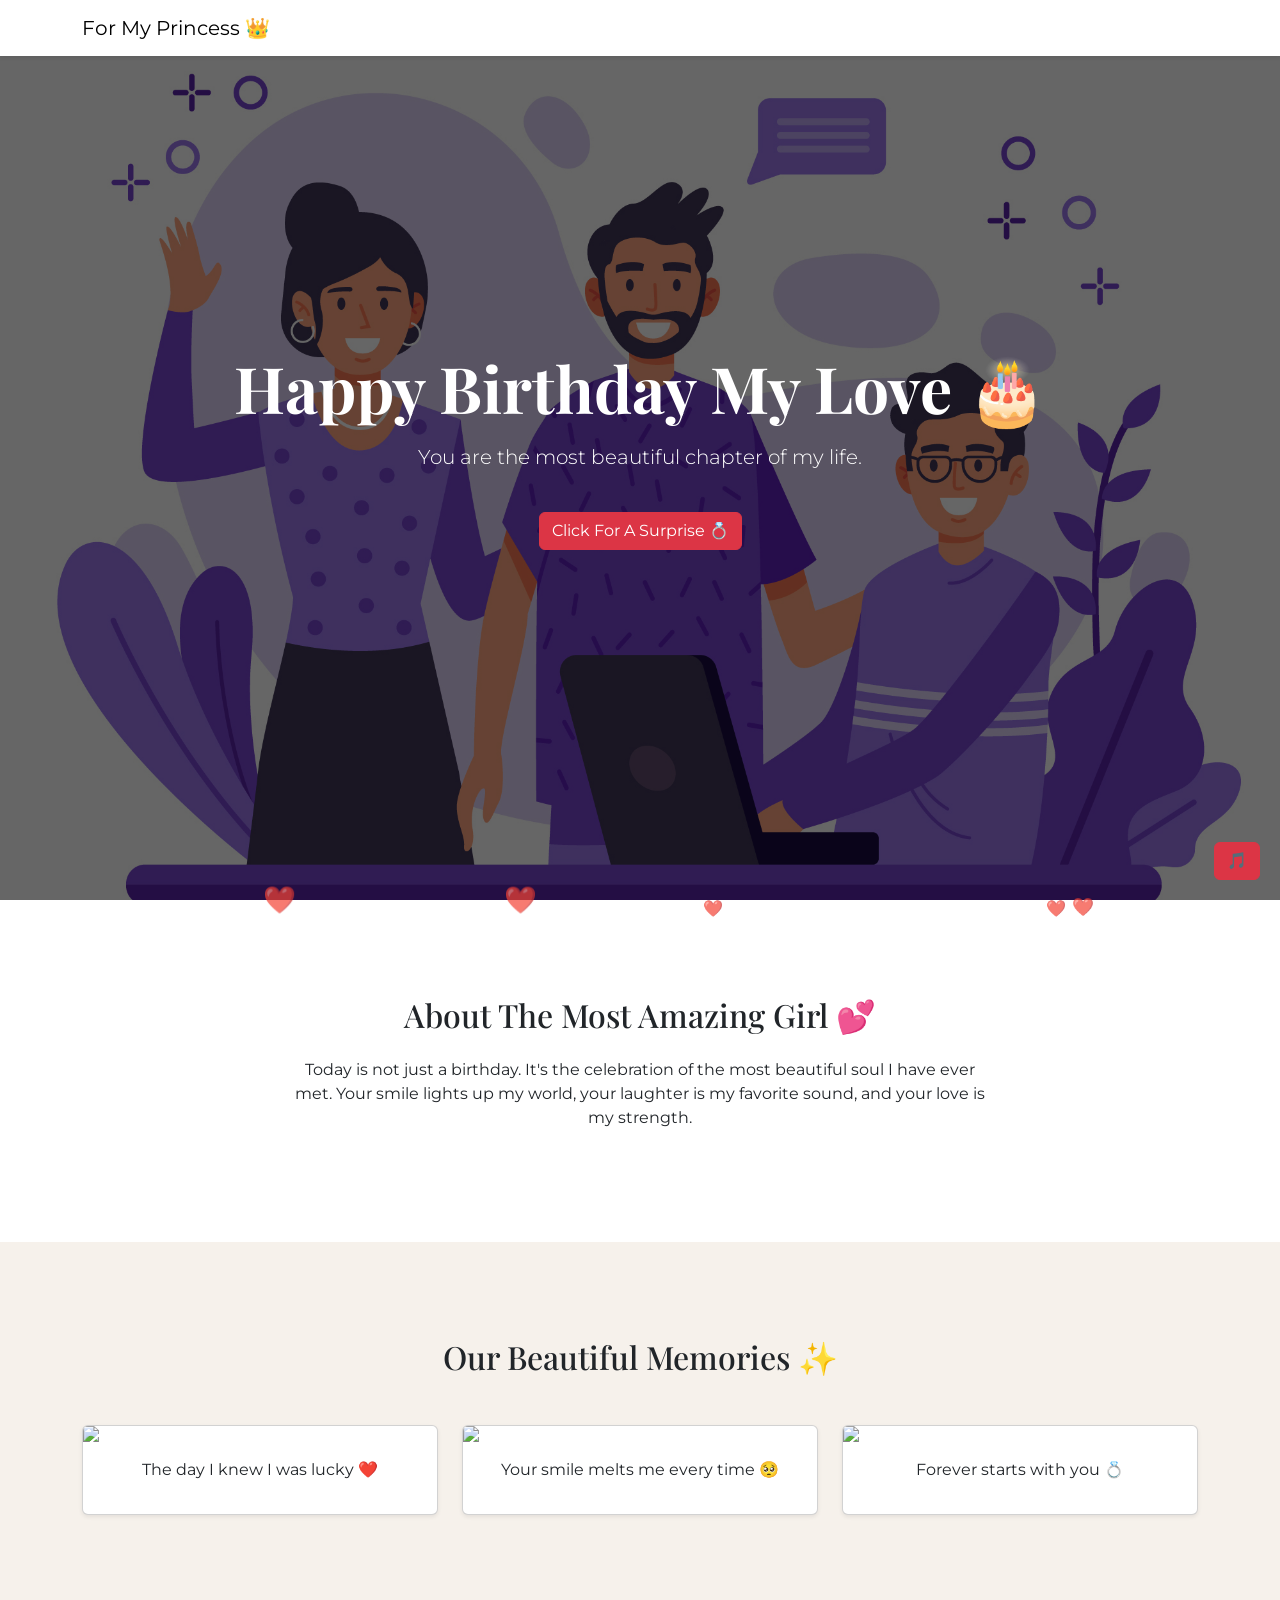
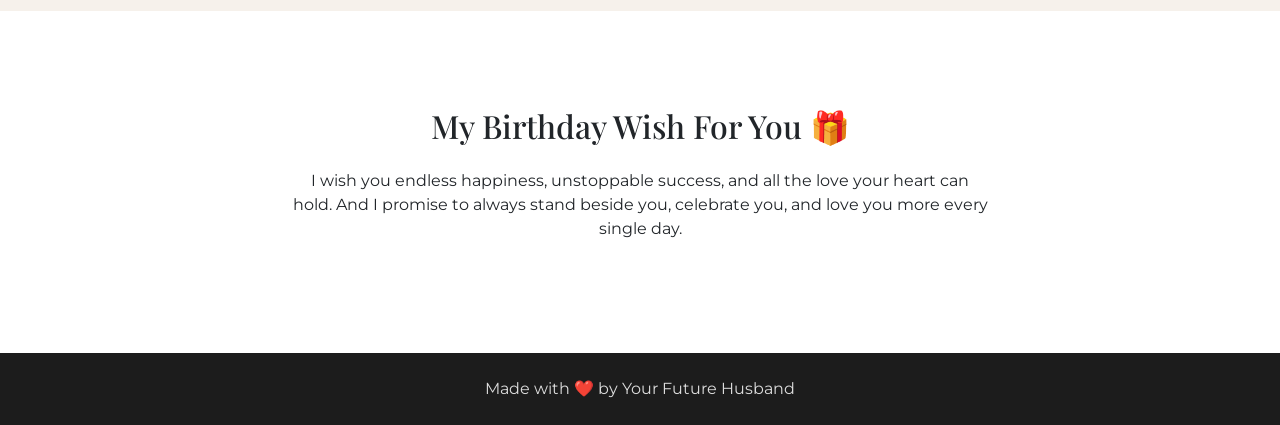
==== second.html @ d5c9feb8 "create webpage" ====
<!doctype html>
<html lang="en">
  <head>
    <meta charset="UTF-8" />
    <title>Happy Birthday My Love ❤️</title>

    <!-- Bootstrap -->
    <link
      href="https://cdn.jsdelivr.net/npm/bootstrap@5.3.2/dist/css/bootstrap.min.css"
      rel="stylesheet"
    />

    <!-- AOS Animation -->
    <link href="https://unpkg.com/aos@2.3.4/dist/aos.css" rel="stylesheet" />

    <!-- Google Fonts -->
    <link
      href="https://fonts.googleapis.com/css2?family=Playfair+Display:wght@400;600&family=Montserrat:wght@300;400;500&display=swap"
      rel="stylesheet"
    />

    <style>
      body {
        font-family: "Montserrat", sans-serif;
        background-color: #f6f1eb;
        overflow-x: hidden;
      }

      h1,
      h2 {
        font-family: "Playfair Display", serif;
      }

      /* HERO */
      .hero {
        height: 100vh;
        background: url("imgs/about.jpg") center/cover no-repeat;
        position: relative;
      }

      .hero::before {
        content: "";
        position: absolute;
        inset: 0;
        background: rgba(0, 0, 0, 0.6);
      }

      .hero-content {
        position: relative;
        z-index: 2;
      }

      /* Floating Hearts */
      .heart {
        position: fixed;
        bottom: -20px;
        color: rgba(255, 0, 100, 0.7);
        font-size: 20px;
        animation: floatUp 6s linear infinite;
      }

      @keyframes floatUp {
        0% {
          transform: translateY(0);
          opacity: 1;
        }
        100% {
          transform: translateY(-100vh);
          opacity: 0;
        }
      }

      footer {
        background: #1c1c1c;
        color: #ddd;
      }

      .music-btn {
        position: fixed;
        bottom: 20px;
        right: 20px;
        z-index: 1000;
      }
    </style>
  </head>
  <body>
    <!-- NAVBAR -->
    <nav
      class="navbar navbar-expand-lg navbar-light bg-white fixed-top shadow-sm"
    >
      <div class="container">
        <a class="navbar-brand" href="#">For My Princess 👑</a>
      </div>
    </nav>

    <!-- HERO -->
    <section
      class="hero d-flex align-items-center justify-content-center text-center text-white"
    >
      <div class="hero-content container">
        <h1 class="display-3 fw-bold mb-3" data-aos="fade-up">
          Happy Birthday My Love 🎂
        </h1>
        <p class="lead" data-aos="fade-up" data-aos-delay="300">
          You are the most beautiful chapter of my life.
        </p>
        <button
          class="btn btn-danger mt-4"
          data-bs-toggle="modal"
          data-bs-target="#proposalModal"
          data-aos="zoom-in"
          data-aos-delay="600"
        >
          Click For A Surprise 💍
        </button>
      </div>
    </section>

    <!-- ABOUT -->
    <section class="py-5 bg-white">
      <div class="container text-center py-5">
        <h2 data-aos="fade-right">About The Most Amazing Girl 💕</h2>
        <p class="mx-auto mt-4" style="max-width: 700px" data-aos="fade-left">
          Today is not just a birthday. It's the celebration of the most
          beautiful soul I have ever met. Your smile lights up my world, your
          laughter is my favorite sound, and your love is my strength.
        </p>
      </div>
    </section>

    <!-- MEMORIES -->
    <section class="py-5">
      <div class="container text-center py-5">
        <h2 class="mb-5" data-aos="fade-up">Our Beautiful Memories ✨</h2>

        <div class="row g-4">
          <div class="col-md-4" data-aos="zoom-in">
            <div class="card shadow-sm">
              <img src="images/pic1.jpg" class="card-img-top" />
              <div class="card-body">
                <p>The day I knew I was lucky ❤️</p>
              </div>
            </div>
          </div>

          <div class="col-md-4" data-aos="zoom-in" data-aos-delay="200">
            <div class="card shadow-sm">
              <img src="images/pic2.jpg" class="card-img-top" />
              <div class="card-body">
                <p>Your smile melts me every time 🥺</p>
              </div>
            </div>
          </div>

          <div class="col-md-4" data-aos="zoom-in" data-aos-delay="400">
            <div class="card shadow-sm">
              <img src="images/pic3.jpg" class="card-img-top" />
              <div class="card-body">
                <p>Forever starts with you 💍</p>
              </div>
            </div>
          </div>
        </div>
      </div>
    </section>

    <!-- MESSAGE -->
    <section class="py-5 bg-white text-center">
      <div class="container py-5">
        <h2 data-aos="fade-up">My Birthday Wish For You 🎁</h2>
        <p
          class="mx-auto mt-4"
          style="max-width: 700px"
          data-aos="fade-up"
          data-aos-delay="300"
        >
          I wish you endless happiness, unstoppable success, and all the love
          your heart can hold. And I promise to always stand beside you,
          celebrate you, and love you more every single day.
        </p>
      </div>
    </section>

    <!-- PROPOSAL MODAL -->
    <div class="modal fade" id="proposalModal">
      <div class="modal-dialog modal-dialog-centered">
        <div class="modal-content text-center p-4">
          <h3 class="mb-3">Will You Stay With Me Forever? 💍❤️</h3>
          <p>You are my today, my tomorrow, and my always.</p>
          <button class="btn btn-danger mt-3" data-bs-dismiss="modal">
            Yes, Always ❤️
          </button>
        </div>
      </div>
    </div>

    <!-- FOOTER -->
    <footer class="py-4 text-center">
      Made with ❤️ by Your Future Husband
    </footer>

    <!-- MUSIC BUTTON -->
    <button class="btn btn-danger music-btn" onclick="toggleMusic()">🎵</button>

    <audio id="bgMusic" loop>
      <source src="music.mp3" type="audio/mpeg" />
    </audio>

    <!-- Floating Hearts Script -->
    <script>
      setInterval(() => {
        const heart = document.createElement("div");
        heart.classList.add("heart");
        heart.innerHTML = "❤️";
        heart.style.left = Math.random() * 100 + "vw";
        heart.style.fontSize = Math.random() * 20 + 15 + "px";
        document.body.appendChild(heart);

        setTimeout(() => heart.remove(), 6000);
      }, 500);

      function toggleMusic() {
        const music = document.getElementById("bgMusic");
        if (music.paused) {
          music.play();
        } else {
          music.pause();
        }
      }
    </script>

    <!-- Bootstrap + AOS JS -->
    <script src="https://cdn.jsdelivr.net/npm/bootstrap@5.3.2/dist/js/bootstrap.bundle.min.js"></script>
    <script src="https://unpkg.com/aos@2.3.4/dist/aos.js"></script>
    <script>
      AOS.init({
        duration: 1200,
      });
    </script>
  </body>
</html>
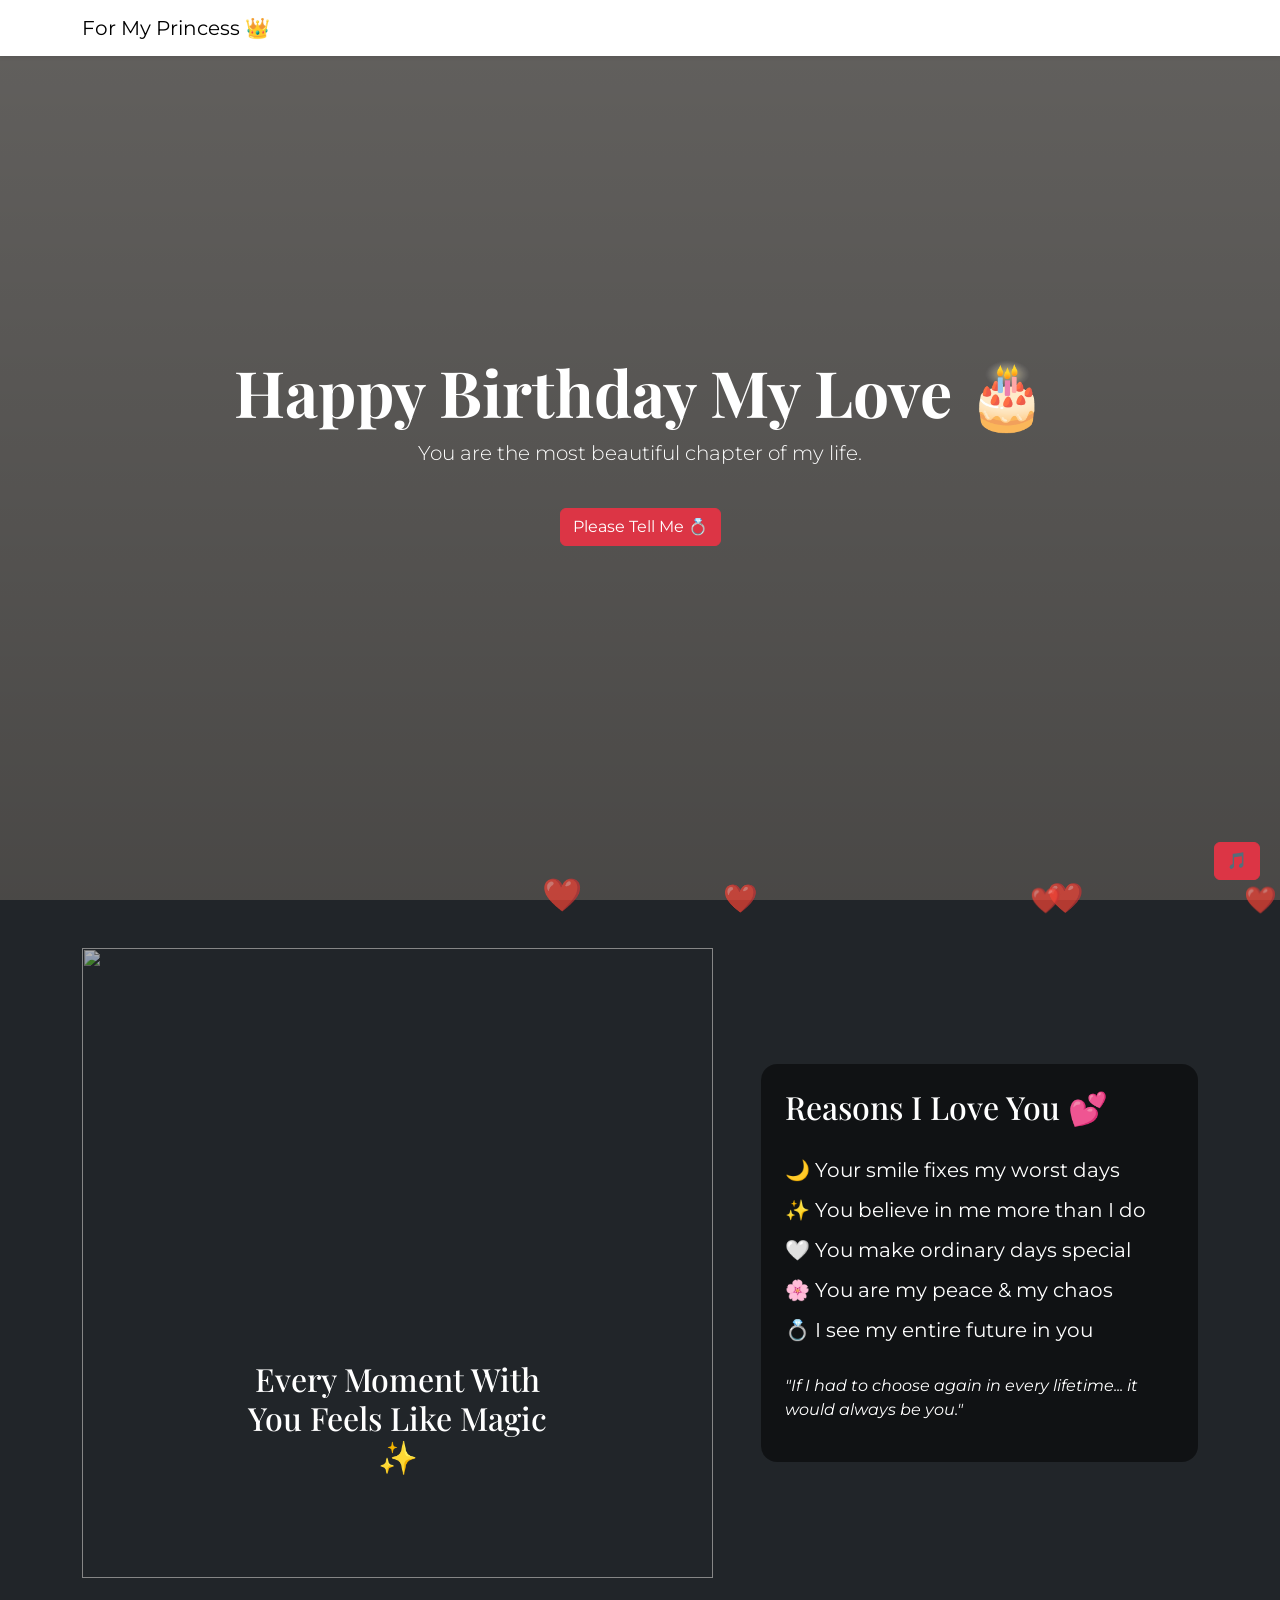
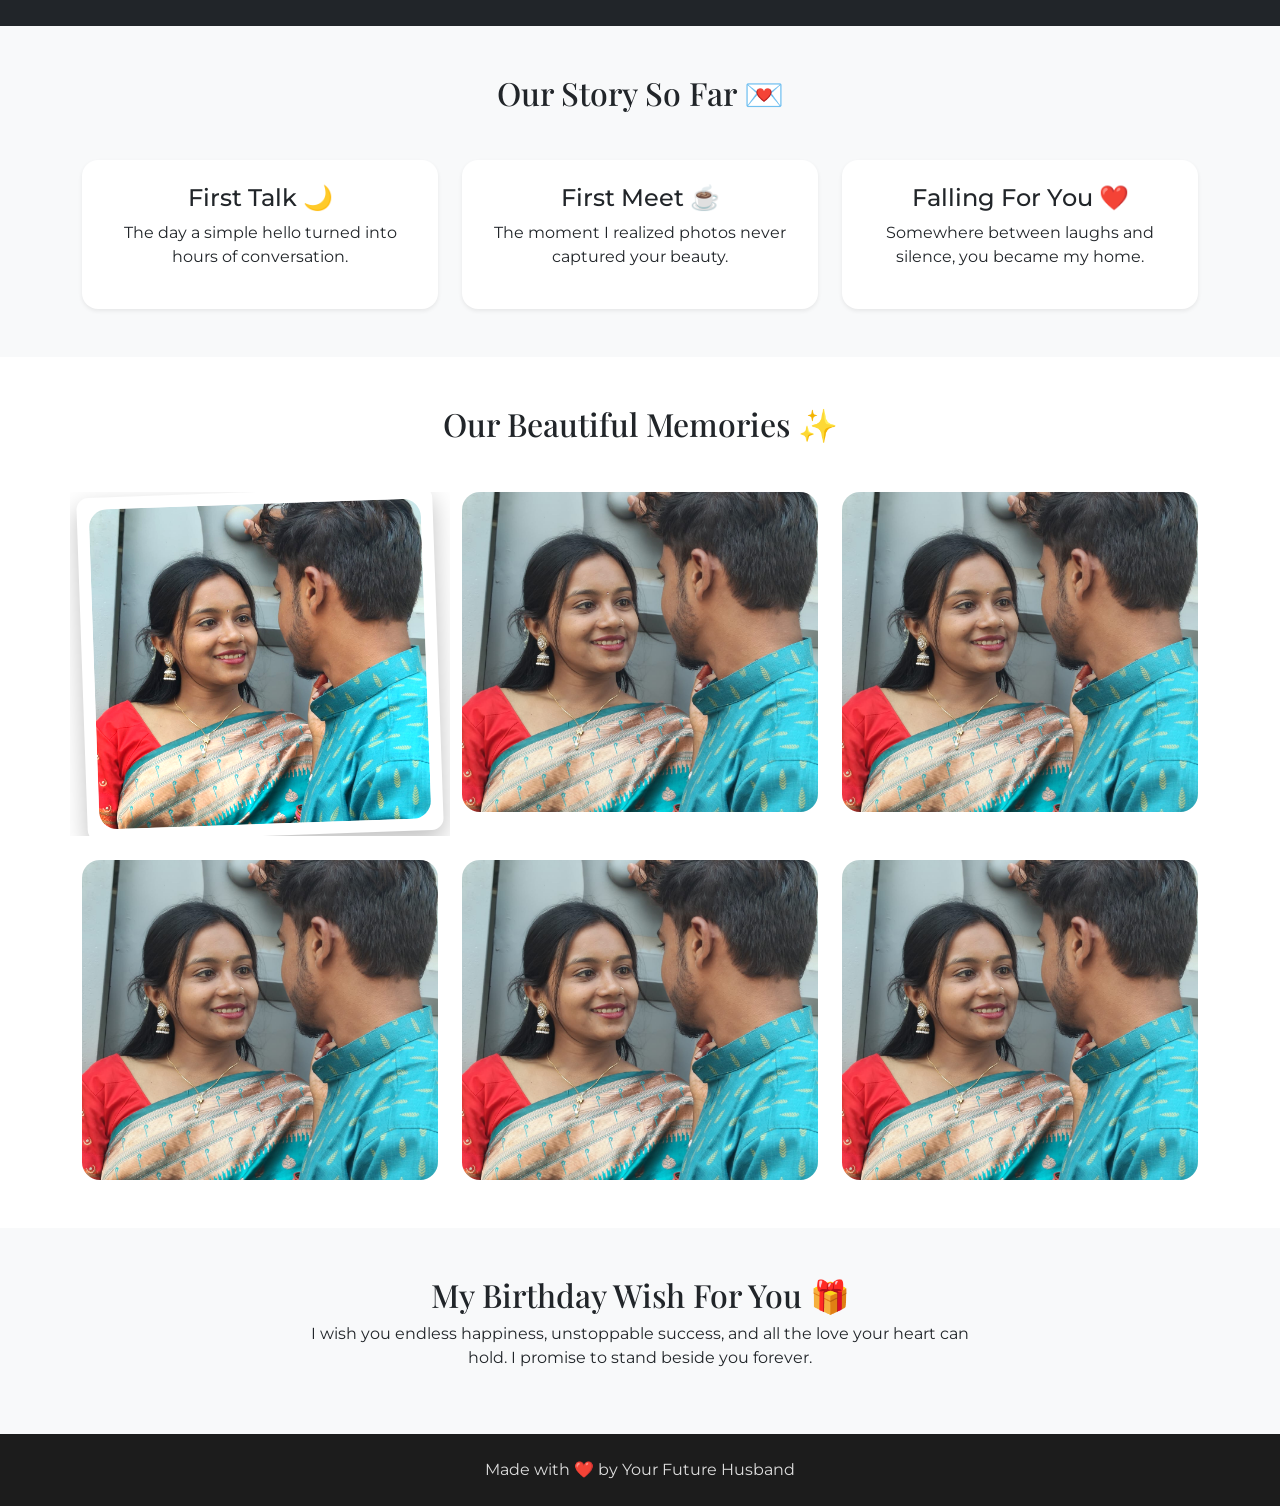
==== commit b0434aeb: "update project files" ====
--- a/second.html
+++ b/second.html
@@ -2,18 +2,18 @@
 <html lang="en">
   <head>
     <meta charset="UTF-8" />
+    <meta name="viewport" content="width=device-width, initial-scale=1.0" />
     <title>Happy Birthday My Love ❤️</title>
 
-    <!-- Bootstrap -->
     <link
       href="https://cdn.jsdelivr.net/npm/bootstrap@5.3.2/dist/css/bootstrap.min.css"
       rel="stylesheet"
     />
-
-    <!-- AOS Animation -->
     <link href="https://unpkg.com/aos@2.3.4/dist/aos.css" rel="stylesheet" />
-
-    <!-- Google Fonts -->
+    <link
+      href="https://cdn.jsdelivr.net/npm/swiper@11/swiper-bundle.min.css"
+      rel="stylesheet"
+    />
     <link
       href="https://fonts.googleapis.com/css2?family=Playfair+Display:wght@400;600&family=Montserrat:wght@300;400;500&display=swap"
       rel="stylesheet"
@@ -21,11 +21,10 @@
 
     <style>
       body {
-        font-family: "Montserrat", sans-serif;
-        background-color: #f6f1eb;
+        font-family: Montserrat, sans-serif;
+        background: #f6f1eb;
         overflow-x: hidden;
       }
-
       h1,
       h2 {
         font-family: "Playfair Display", serif;
@@ -34,31 +33,94 @@
       /* HERO */
       .hero {
         height: 100vh;
-        background: url("imgs/about.jpg") center/cover no-repeat;
+        background:
+          linear-gradient(rgba(0, 0, 0, 0.6), rgba(0, 0, 0, 0.7)),
+          url("https://images.unsplash.com/photo-1516589178581-6cd7833ae3b2?q=80&w=1974&auto=format&fit=crop")
+            center/cover no-repeat;
+        color: #fff;
+      }
+
+      /* SLIDER */
+      .swiper {
+        width: 100%;
+        height: 70vh;
+      }
+      .slide-img {
+        height: 70vh;
+        object-fit: cover;
+        width: 100%;
+        filter: brightness(0.7);
+      }
+      .slide-caption {
+        position: absolute;
+        bottom: 15%;
+        left: 50%;
+        transform: translateX(-50%);
+        color: white;
+        text-align: center;
+      }
+
+      /* GALLERY */
+      .gallery img {
+        width: 100%;
+        height: 320px;
+        object-fit: cover;
+        border-radius: 18px;
+        transition: 0.4s;
+      }
+
+      /* PHOTO STYLES */
+      .photo-polaroid {
+        background: white;
+        padding: 12px;
+        border-radius: 12px;
+        box-shadow: 0 10px 25px rgba(0, 0, 0, 0.25);
+      }
+      .photo-tilt {
+        transform: rotate(-2deg);
+        transition: 0.4s;
+      }
+      .photo-tilt:hover {
+        transform: rotate(0deg) scale(1.05);
+      }
+      .photo-heart {
+        clip-path: path(
+          "M50 15 C35 -5,0 10,25 45 C40 65,50 75,50 75 C50 75,60 65,75 45 C100 10,65 -5,50 15 Z"
+        );
+      }
+      .photo-soft {
+        filter: brightness(1.05) contrast(1.05) saturate(1.1);
+      }
+      .gallery .item {
         position: relative;
-      }
-
-      .hero::before {
-        content: "";
+        overflow: hidden;
+      }
+      .gallery .overlay {
         position: absolute;
         inset: 0;
-        background: rgba(0, 0, 0, 0.6);
-      }
-
-      .hero-content {
-        position: relative;
-        z-index: 2;
-      }
-
-      /* Floating Hearts */
+        background: linear-gradient(transparent, rgba(0, 0, 0, 0.7));
+        opacity: 0;
+        transition: 0.4s;
+        color: white;
+        display: flex;
+        align-items: end;
+        padding: 20px;
+        font-size: 18px;
+      }
+      .gallery .item:hover img {
+        transform: scale(1.08);
+      }
+      .gallery .item:hover .overlay {
+        opacity: 1;
+      }
+
+      /* HEARTS */
       .heart {
         position: fixed;
         bottom: -20px;
         color: rgba(255, 0, 100, 0.7);
-        font-size: 20px;
         animation: floatUp 6s linear infinite;
       }
-
       @keyframes floatUp {
         0% {
           transform: translateY(0);
@@ -74,7 +136,6 @@
         background: #1c1c1c;
         color: #ddd;
       }
-
       .music-btn {
         position: fixed;
         bottom: 20px;
@@ -84,109 +145,164 @@
     </style>
   </head>
   <body>
-    <!-- NAVBAR -->
-    <nav
-      class="navbar navbar-expand-lg navbar-light bg-white fixed-top shadow-sm"
+    <nav class="navbar navbar-light bg-white shadow-sm fixed-top">
+      <div class="container">
+        <a class="navbar-brand">For My Princess 👑</a>
+      </div>
+    </nav>
+
+    <section
+      class="hero d-flex align-items-center justify-content-center text-center"
     >
-      <div class="container">
-        <a class="navbar-brand" href="#">For My Princess 👑</a>
-      </div>
-    </nav>
-
-    <!-- HERO -->
-    <section
-      class="hero d-flex align-items-center justify-content-center text-center text-white"
-    >
-      <div class="hero-content container">
-        <h1 class="display-3 fw-bold mb-3" data-aos="fade-up">
-          Happy Birthday My Love 🎂
-        </h1>
-        <p class="lead" data-aos="fade-up" data-aos-delay="300">
-          You are the most beautiful chapter of my life.
-        </p>
+      <div class="container" data-aos="zoom-in">
+        <h1 class="display-3 fw-bold">Happy Birthday My Love 🎂</h1>
+        <p class="lead">You are the most beautiful chapter of my life.</p>
         <button
           class="btn btn-danger mt-4"
           data-bs-toggle="modal"
           data-bs-target="#proposalModal"
-          data-aos="zoom-in"
-          data-aos-delay="600"
         >
-          Click For A Surprise 💍
+          Please Tell Me 💍
         </button>
       </div>
     </section>
 
-    <!-- ABOUT -->
-    <section class="py-5 bg-white">
-      <div class="container text-center py-5">
-        <h2 data-aos="fade-right">About The Most Amazing Girl 💕</h2>
-        <p class="mx-auto mt-4" style="max-width: 700px" data-aos="fade-left">
-          Today is not just a birthday. It's the celebration of the most
-          beautiful soul I have ever met. Your smile lights up my world, your
-          laughter is my favorite sound, and your love is my strength.
+    <!-- ROMANTIC SPLIT SECTION -->
+    <section class="py-5 bg-dark text-white">
+      <div class="container">
+        <div class="row align-items-center g-5">
+          <div class="col-lg-7">
+            <div class="swiper">
+              <div class="swiper-wrapper">
+                <div class="swiper-slide position-relative">
+                  <img
+                    src="https://images.unsplash.com/photo-1492724441997-5dc865305da7?q=80&w=1974&auto=format&fit=crop"
+                    class="slide-img"
+                  />
+                  <div class="slide-caption">
+                    <h2>Every Moment With You Feels Like Magic ✨</h2>
+                  </div>
+                </div>
+                <div class="swiper-slide position-relative">
+                  <img
+                    src="https://images.unsplash.com/photo-1500530855697-b586d89ba3ee?q=80&w=1974&auto=format&fit=crop"
+                    class="slide-img"
+                  />
+                  <div class="slide-caption">
+                    <h2>You Are My Favorite Place ❤️</h2>
+                  </div>
+                </div>
+                <div class="swiper-slide position-relative">
+                  <img
+                    src="https://images.unsplash.com/photo-1518199266791-5375a83190b7?q=80&w=1974&auto=format&fit=crop"
+                    class="slide-img"
+                  />
+                  <div class="slide-caption">
+                    <h2>Forever Starts With You 💍</h2>
+                  </div>
+                </div>
+              </div>
+            </div>
+          </div>
+          <div class="col-lg-5">
+            <div
+              class="p-4 bg-black bg-opacity-50 rounded-4"
+              data-aos="fade-left"
+            >
+              <h2 class="mb-4">Reasons I Love You 💕</h2>
+              <ul class="list-unstyled fs-5 lh-lg">
+                <li>🌙 Your smile fixes my worst days</li>
+                <li>✨ You believe in me more than I do</li>
+                <li>🤍 You make ordinary days special</li>
+                <li>🌸 You are my peace & my chaos</li>
+                <li>💍 I see my entire future in you</li>
+              </ul>
+              <p class="mt-4 fst-italic">
+                "If I had to choose again in every lifetime... it would always
+                be you."
+              </p>
+            </div>
+          </div>
+        </div>
+      </div>
+    </section>
+
+    <!-- LOVE STORY TIMELINE -->
+    <section class="py-5 bg-light">
+      <div class="container text-center">
+        <h2 class="mb-5" data-aos="fade-up">Our Story So Far 💌</h2>
+        <div class="row g-4">
+          <div class="col-md-4" data-aos="fade-right">
+            <div class="p-4 bg-white rounded-4 shadow-sm h-100">
+              <h4>First Talk 🌙</h4>
+              <p>The day a simple hello turned into hours of conversation.</p>
+            </div>
+          </div>
+          <div class="col-md-4" data-aos="fade-up">
+            <div class="p-4 bg-white rounded-4 shadow-sm h-100">
+              <h4>First Meet ☕</h4>
+              <p>The moment I realized photos never captured your beauty.</p>
+            </div>
+          </div>
+          <div class="col-md-4" data-aos="fade-left">
+            <div class="p-4 bg-white rounded-4 shadow-sm h-100">
+              <h4>Falling For You ❤️</h4>
+              <p>Somewhere between laughs and silence, you became my home.</p>
+            </div>
+          </div>
+        </div>
+      </div>
+    </section>
+
+    <!-- MEMORIES GALLERY -->
+    <section class="py-5 bg-white text-center">
+      <div class="container">
+        <h2 class="mb-5" data-aos="fade-up">Our Beautiful Memories ✨</h2>
+        <div class="row g-4 gallery">
+          <div class="col-md-4 item" data-aos="zoom-in">
+            <div class="photo-polaroid photo-tilt">
+              <img class="photo-soft" src="/imgs/shubhu-img.jpeg" />
+            </div>
+            <div class="overlay">The day I knew I was lucky ❤️</div>
+          </div>
+          <div class="col-md-4 item" data-aos="zoom-in">
+            <img src="/imgs/shubhu-img.jpeg" />
+            <div class="overlay">Your smile melts me 🥺</div>
+          </div>
+          <div class="col-md-4 item" data-aos="zoom-in">
+            <img src="/imgs/shubhu-img.jpeg" />
+            <div class="overlay">My forever 💍</div>
+          </div>
+          <div class="col-md-4 item" data-aos="zoom-in">
+            <img src="/imgs/shubhu-img.jpeg" />
+            <div class="overlay">My safe place 🌙</div>
+          </div>
+          <div class="col-md-4 item" data-aos="zoom-in">
+            <img src="/imgs/shubhu-img.jpeg" />
+            <div class="overlay">Every laugh matters 💕</div>
+          </div>
+          <div class="col-md-4 item" data-aos="zoom-in">
+            <img src="/imgs/shubhu-img.jpeg" />
+            <div class="overlay">Always us ✨</div>
+          </div>
+        </div>
+      </div>
+    </section>
+
+    <section class="py-5 text-center bg-light">
+      <div class="container" data-aos="fade-up">
+        <h2>My Birthday Wish For You 🎁</h2>
+        <p class="mx-auto" style="max-width: 700px">
+          I wish you endless happiness, unstoppable success, and all the love
+          your heart can hold. I promise to stand beside you forever.
         </p>
       </div>
     </section>
 
-    <!-- MEMORIES -->
-    <section class="py-5">
-      <div class="container text-center py-5">
-        <h2 class="mb-5" data-aos="fade-up">Our Beautiful Memories ✨</h2>
-
-        <div class="row g-4">
-          <div class="col-md-4" data-aos="zoom-in">
-            <div class="card shadow-sm">
-              <img src="images/pic1.jpg" class="card-img-top" />
-              <div class="card-body">
-                <p>The day I knew I was lucky ❤️</p>
-              </div>
-            </div>
-          </div>
-
-          <div class="col-md-4" data-aos="zoom-in" data-aos-delay="200">
-            <div class="card shadow-sm">
-              <img src="images/pic2.jpg" class="card-img-top" />
-              <div class="card-body">
-                <p>Your smile melts me every time 🥺</p>
-              </div>
-            </div>
-          </div>
-
-          <div class="col-md-4" data-aos="zoom-in" data-aos-delay="400">
-            <div class="card shadow-sm">
-              <img src="images/pic3.jpg" class="card-img-top" />
-              <div class="card-body">
-                <p>Forever starts with you 💍</p>
-              </div>
-            </div>
-          </div>
-        </div>
-      </div>
-    </section>
-
-    <!-- MESSAGE -->
-    <section class="py-5 bg-white text-center">
-      <div class="container py-5">
-        <h2 data-aos="fade-up">My Birthday Wish For You 🎁</h2>
-        <p
-          class="mx-auto mt-4"
-          style="max-width: 700px"
-          data-aos="fade-up"
-          data-aos-delay="300"
-        >
-          I wish you endless happiness, unstoppable success, and all the love
-          your heart can hold. And I promise to always stand beside you,
-          celebrate you, and love you more every single day.
-        </p>
-      </div>
-    </section>
-
-    <!-- PROPOSAL MODAL -->
     <div class="modal fade" id="proposalModal">
       <div class="modal-dialog modal-dialog-centered">
         <div class="modal-content text-center p-4">
-          <h3 class="mb-3">Will You Stay With Me Forever? 💍❤️</h3>
-          <p>You are my today, my tomorrow, and my always.</p>
+          <h3>Will You Stay With Me Forever? 💍❤️</h3>
           <button class="btn btn-danger mt-3" data-bs-dismiss="modal">
             Yes, Always ❤️
           </button>
@@ -194,48 +310,38 @@
       </div>
     </div>
 
-    <!-- FOOTER -->
     <footer class="py-4 text-center">
       Made with ❤️ by Your Future Husband
     </footer>
 
-    <!-- MUSIC BUTTON -->
     <button class="btn btn-danger music-btn" onclick="toggleMusic()">🎵</button>
-
     <audio id="bgMusic" loop>
       <source src="music.mp3" type="audio/mpeg" />
     </audio>
 
-    <!-- Floating Hearts Script -->
-    <script>
-      setInterval(() => {
-        const heart = document.createElement("div");
-        heart.classList.add("heart");
-        heart.innerHTML = "❤️";
-        heart.style.left = Math.random() * 100 + "vw";
-        heart.style.fontSize = Math.random() * 20 + 15 + "px";
-        document.body.appendChild(heart);
-
-        setTimeout(() => heart.remove(), 6000);
-      }, 500);
-
-      function toggleMusic() {
-        const music = document.getElementById("bgMusic");
-        if (music.paused) {
-          music.play();
-        } else {
-          music.pause();
-        }
-      }
-    </script>
-
-    <!-- Bootstrap + AOS JS -->
     <script src="https://cdn.jsdelivr.net/npm/bootstrap@5.3.2/dist/js/bootstrap.bundle.min.js"></script>
     <script src="https://unpkg.com/aos@2.3.4/dist/aos.js"></script>
+    <script src="https://cdn.jsdelivr.net/npm/swiper@11/swiper-bundle.min.js"></script>
     <script>
-      AOS.init({
-        duration: 1200,
+      AOS.init({ duration: 1200 });
+      new Swiper(".swiper", {
+        loop: true,
+        autoplay: { delay: 3000 },
+        effect: "fade",
       });
+      setInterval(() => {
+        const h = document.createElement("div");
+        h.className = "heart";
+        h.innerHTML = "❤️";
+        h.style.left = Math.random() * 100 + "vw";
+        h.style.fontSize = Math.random() * 20 + 15 + "px";
+        document.body.appendChild(h);
+        setTimeout(() => h.remove(), 6000);
+      }, 500);
+      function toggleMusic() {
+        const m = document.getElementById("bgMusic");
+        m.paused ? m.play() : m.pause();
+      }
     </script>
   </body>
 </html>
